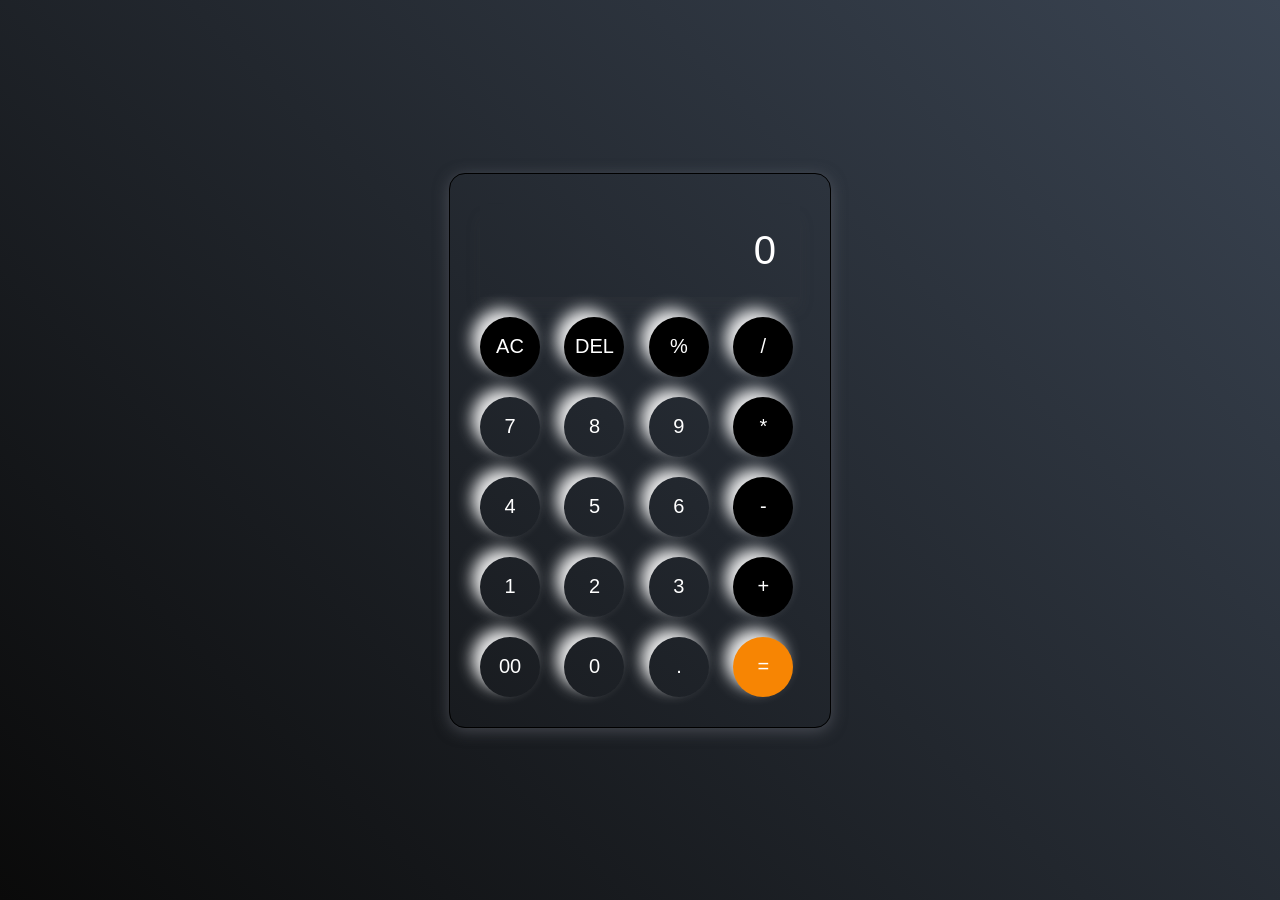
==== index.html @ 85dc004b "rename calculator.html to index.html" ====
<!DOCTYPE html>
<html lang="en">
<head>
    <meta charset="UTF-8">
    <meta name="viewport" content="width=device-width, initial-scale=1.0">
    <title>calculator</title>
    <link rel="stylesheet" href="calculator.css">
</head>
<body>

    <div class="calculator">
        <input type="text" placeholder="0" id="inputbox">
        <div>
            <button class="opperator">AC</button>
            <button class="opperator">DEL</button> 
            <button class="opperator">%</button>
            <button class="opperator">/</button>
        </div>
        <div>
            <button>7</button>
            <button>8</button>
            <button>9</button>
            <button class="opperator">*</button>
        </div>
        <div>
            <button>4</button>
            <button>5</button>
            <button>6</button>
            <button class="opperator">-</button>
        </div>
        <div>
            <button>1</button>
            <button>2</button>
            <button>3</button>
            <button class="opperator">+</button>
        </div>
        <div>
            <button>00</button>
            <button>0</button>
            <button>.</button>
            <button class="equil">=</button>
        </div>
    </div>

    <script src="script.js"></script>
    
</body>
</html>
---- calculator.css ----
@import url('https://fonts.googleapis.com/css2?family=Josefin+Sans:ital,wght@0,100..700;1,100..700&family=Raleway:ital,wght@0,100..900;1,100..900&family=Roboto:ital,wght@0,100..900;1,100..900&family=Rubik:ital,wght@0,300..900;1,300..900&family=Stack+Sans+Text:wght@200..700&display=swap');





*{
    margin: 0px;
    padding: 0px;
    box-sizing: border-box;
    font-family: 'poppins',sans-serif;
}


body{
    width: 100%;
    height: 100vh;
    display: flex;
    justify-content: center;
    align-items: center;
    background: linear-gradient(45deg,#0a0a0a,#3a4452);
}


.calculator{
    border: 1px solid ;
    border-radius: 16px;
    padding: 20px;
    background: transparent ;
    box-shadow: 0px 3px 15px rgba(113, 115, 125, 0.5 );

}


input{
    width:320px;
    border: none;
    padding: 24px;
    margin: 10px;
    background: transparent;
    box-shadow: 0px 13px 15px rgba(84,84,84, 0.1);
    font-size: 40px;
    text-align: right;
    cursor: pointer;
    color: #ffffff;

}

input::placeholder{
    color: #ffffff;
}



button{
    border: none;
    border-radius: 50px;
    width: 60px;
    height: 60px;
    margin: 10px;
    background: transparent;
    font-size: 20px;
    color: #ffffff;
    box-shadow: -8px -8px 15px rgba(255, 255, 255, 0.9);
    cursor: pointer;
}


.equil{
    background-color: rgb(247, 133, 3);
    border: none;
    border-radius: 50%;
}


.opperator{
    background-color: black;
}
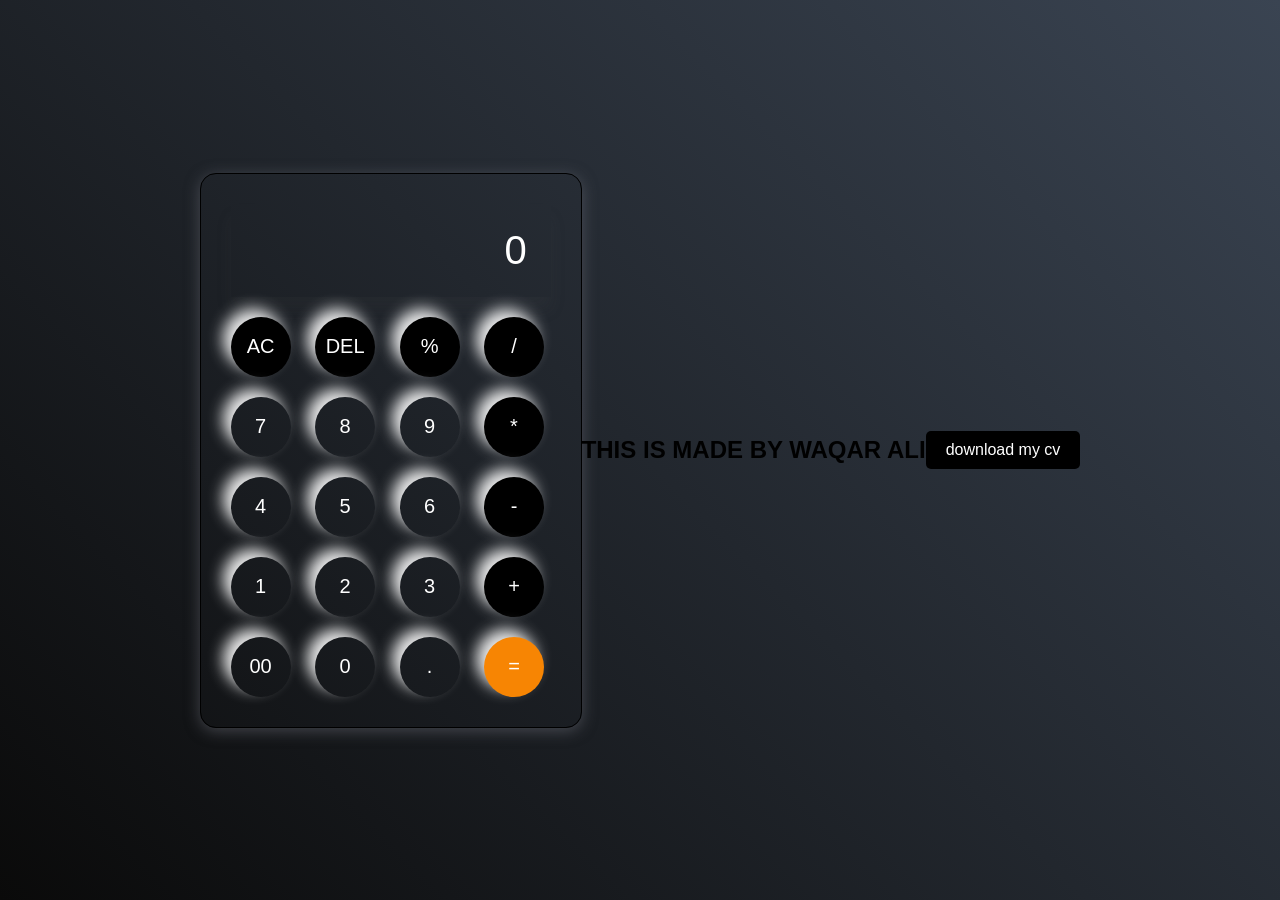
==== commit b045e4c2: "new changing" ====
--- a/index.html
+++ b/index.html
@@ -3,8 +3,8 @@
 <head>
     <meta charset="UTF-8">
     <meta name="viewport" content="width=device-width, initial-scale=1.0">
-    <title>calculator</title>
-    <link rel="stylesheet" href="calculator.css">
+    <title>waqar,s calculator</title>
+    <link rel="stylesheet" href="style.css">
 </head>
 <body>
 
@@ -42,6 +42,14 @@
         </div>
     </div>
 
+
+
+    <h2>THIS IS MADE BY WAQAR ALI</h2>
+    <br>
+    <br>
+    <!-- <a href="https://www.linkedin.com/in/waqar-ali-702584250/"></a> -->
+    <a href="" class="vercel">download my cv</a>
+
     <script src="script.js"></script>
     
 </body>
--- a/style.css
+++ b/style.css
@@ -0,0 +1,98 @@
+@import url('https://fonts.googleapis.com/css2?family=Josefin+Sans:ital,wght@0,100..700;1,100..700&family=Raleway:ital,wght@0,100..900;1,100..900&family=Roboto:ital,wght@0,100..900;1,100..900&family=Rubik:ital,wght@0,300..900;1,300..900&family=Stack+Sans+Text:wght@200..700&display=swap');
+
+
+
+
+
+*{
+    margin: 0px;
+    padding: 0px;
+    box-sizing: border-box;
+    font-family: 'poppins',sans-serif;
+}
+
+
+body{
+    width: 100%;
+    height: 100vh;
+    display: flex;
+    justify-content: center;
+    align-items: center;
+    background: linear-gradient(45deg,#0a0a0a,#3a4452);
+}
+
+
+.calculator{
+    border: 1px solid ;
+    border-radius: 16px;
+    padding: 20px;
+    background: transparent ;
+    box-shadow: 0px 3px 15px rgba(113, 115, 125, 0.5 );
+
+}
+
+
+input{
+    width:320px;
+    border: none;
+    padding: 24px;
+    margin: 10px;
+    background: transparent;
+    box-shadow: 0px 13px 15px rgba(84,84,84, 0.1);
+    font-size: 40px;
+    text-align: right;
+    cursor: pointer;
+    color: #ffffff;
+
+}
+
+input::placeholder{
+    color: #ffffff;
+}
+
+
+
+button{
+    border: none;
+    border-radius: 50px;
+    width: 60px;
+    height: 60px;
+    margin: 10px;
+    background: transparent;
+    font-size: 20px;
+    color: #ffffff;
+    box-shadow: -8px -8px 15px rgba(255, 255, 255, 0.9);
+    cursor: pointer;
+}
+
+
+.equil{
+    background-color: rgb(247, 133, 3);
+    border: none;
+    border-radius: 50%;
+}
+
+
+.opperator{
+    background-color: black;
+}
+
+
+
+
+
+.vercel{
+    display: inline-block;
+    padding: 10px 20px;
+    background-color: #000000;
+    color: #ffffff;
+    text-decoration: none;
+    border-radius: 5px;
+    font-size: 16px;
+    transition: background-color 0.3s ease;
+}
+
+
+.vercel:hover {
+    background-color: #333333;
+}
